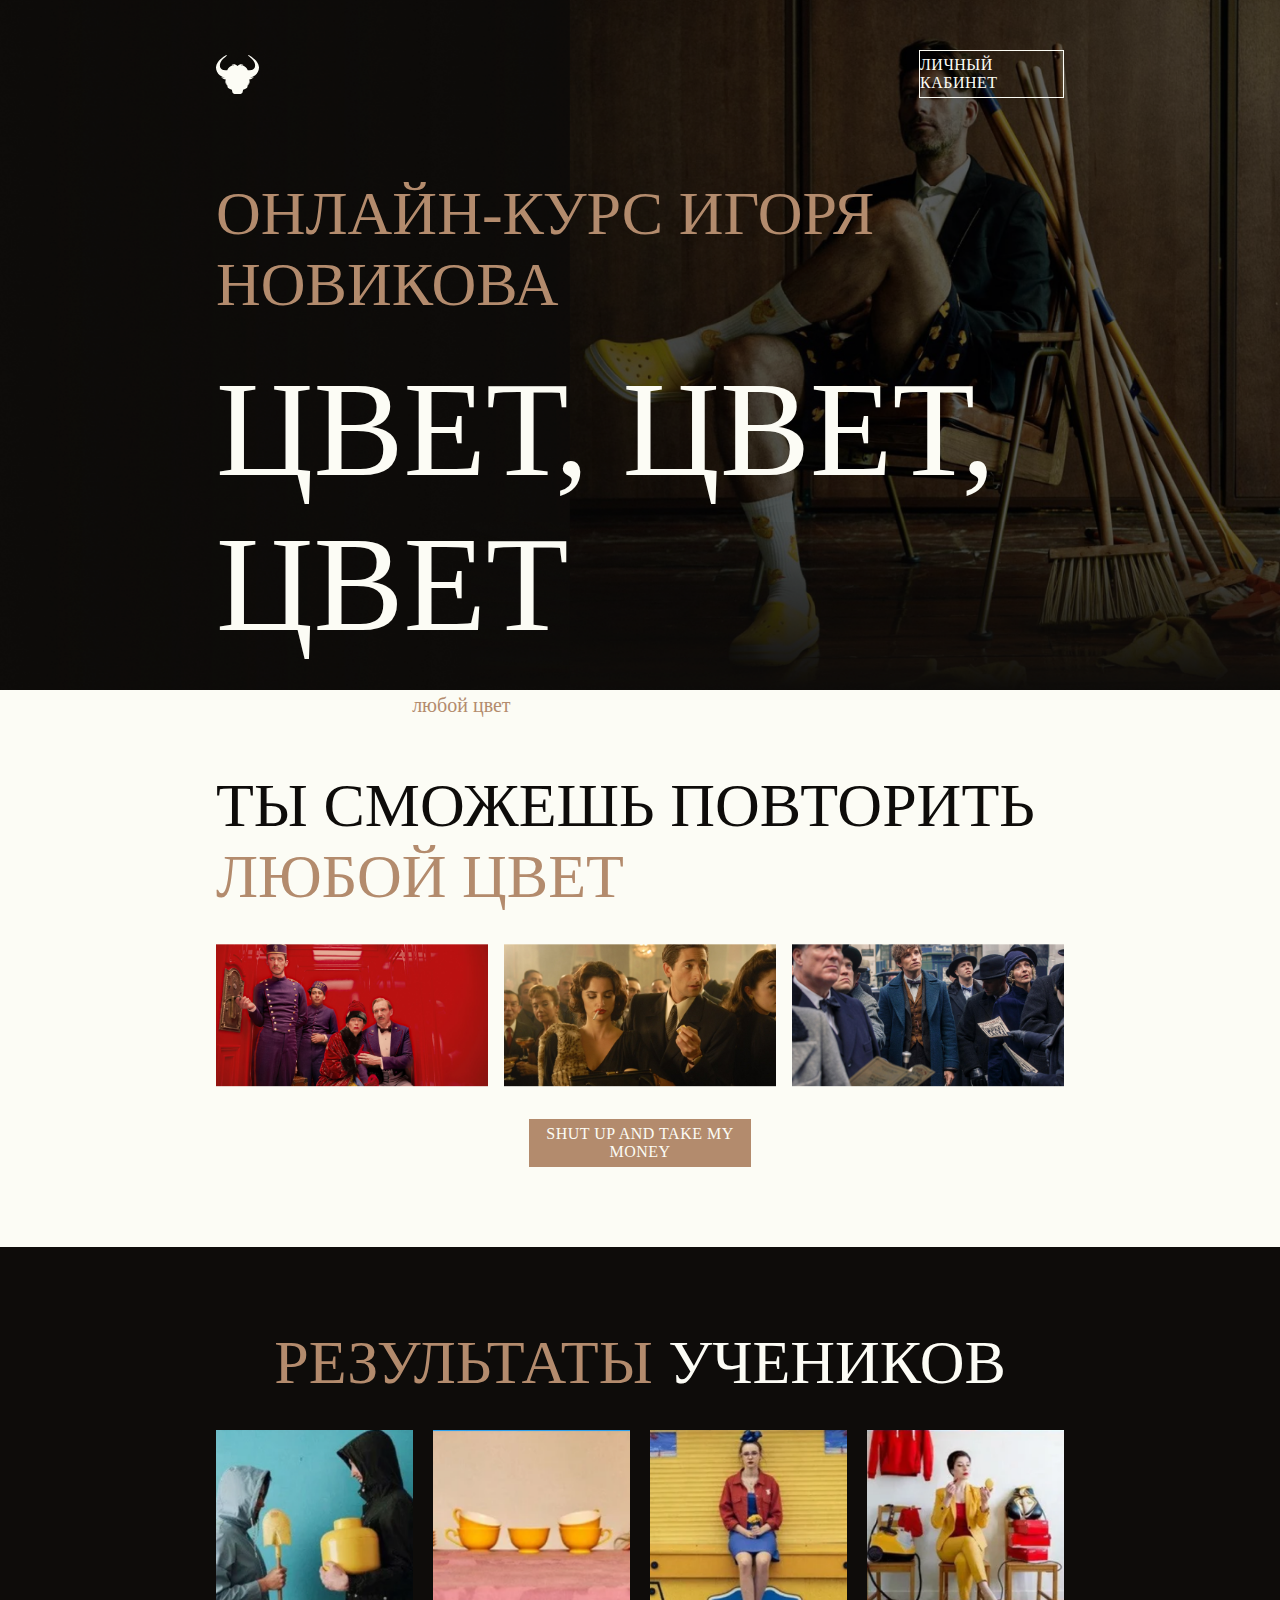
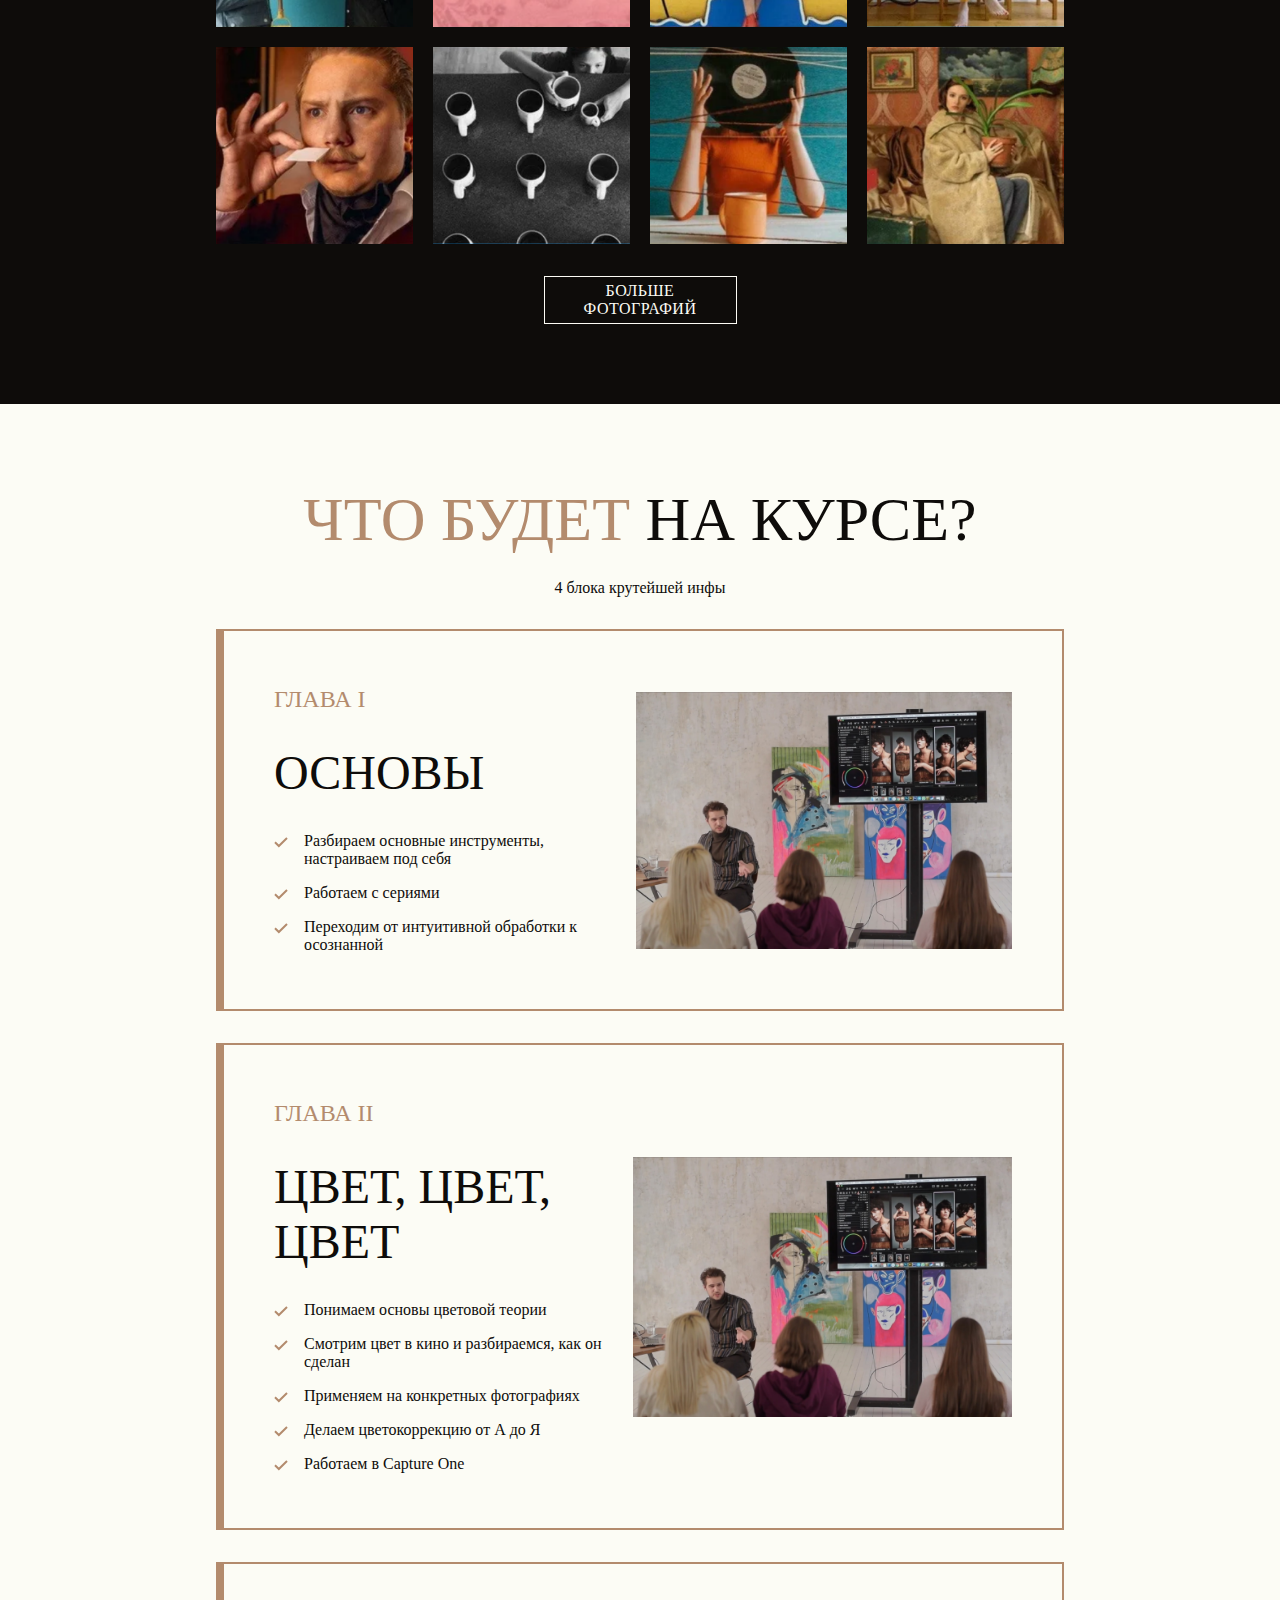
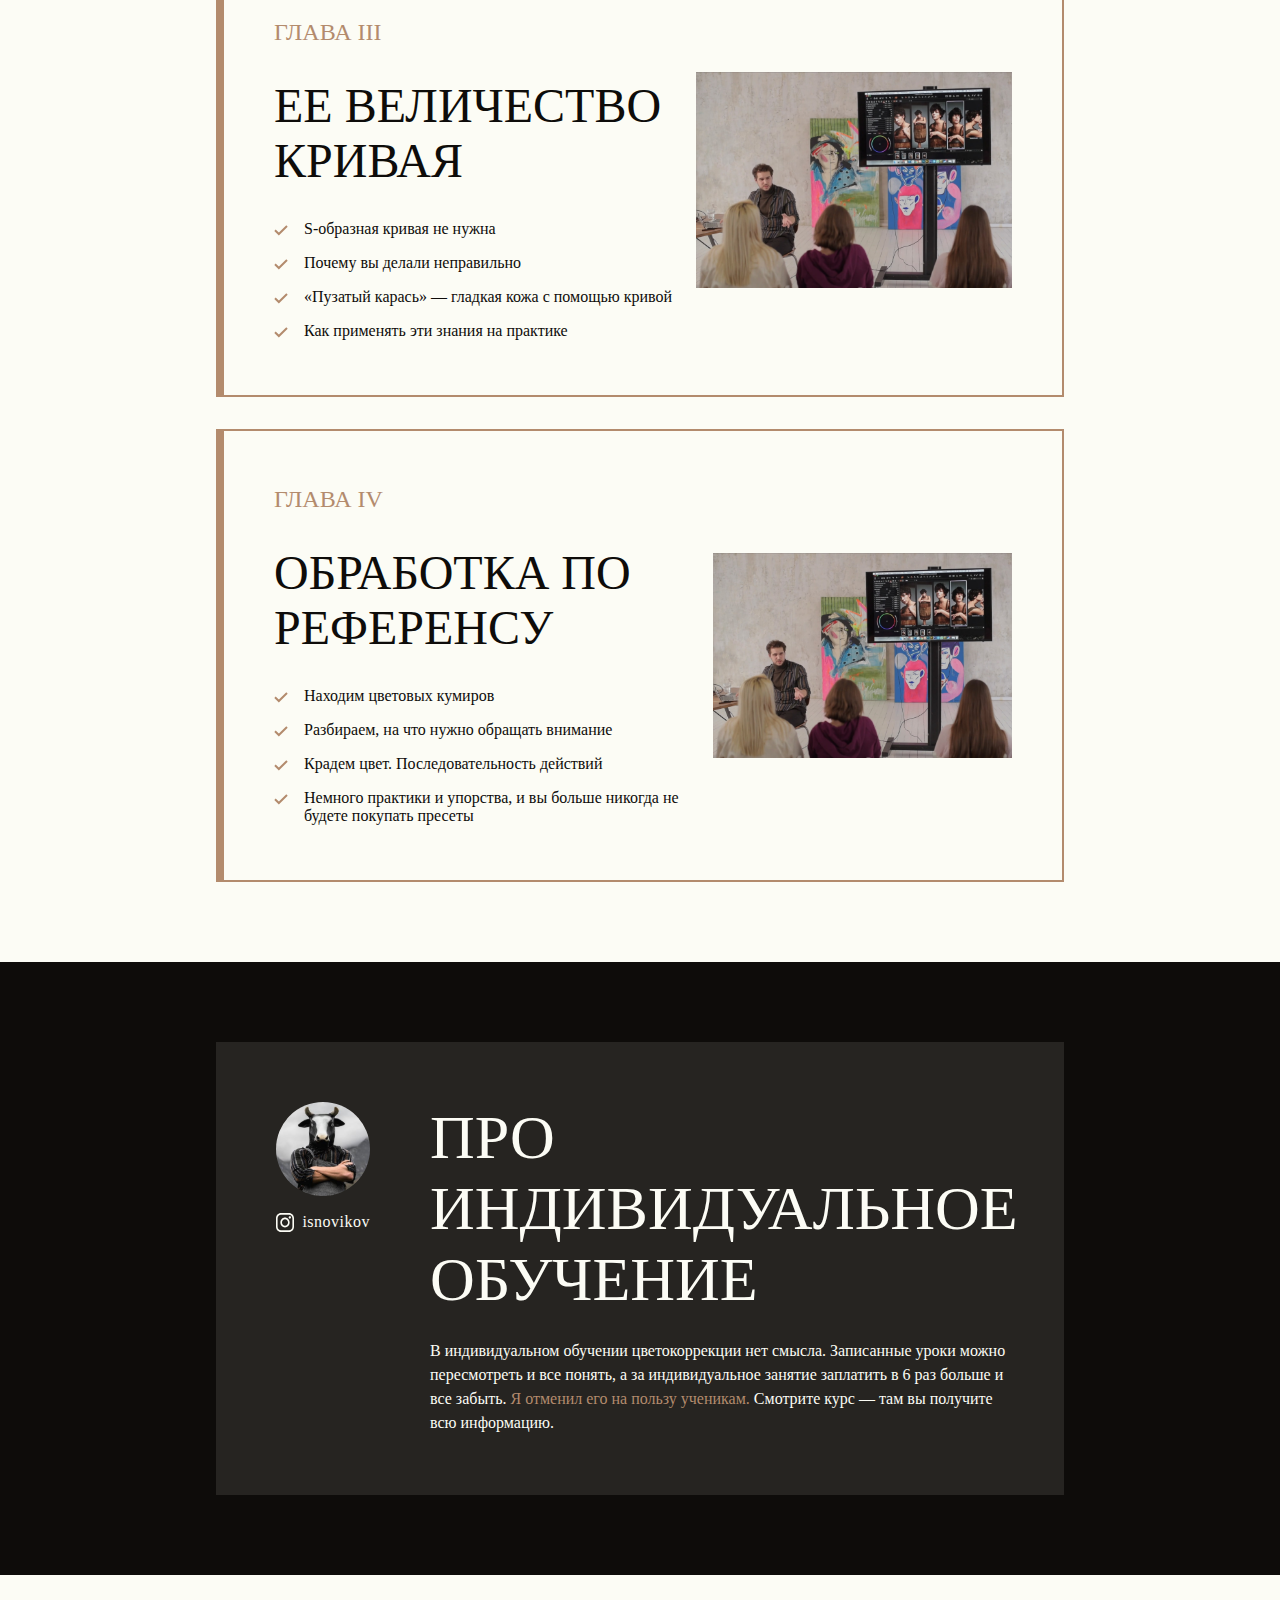
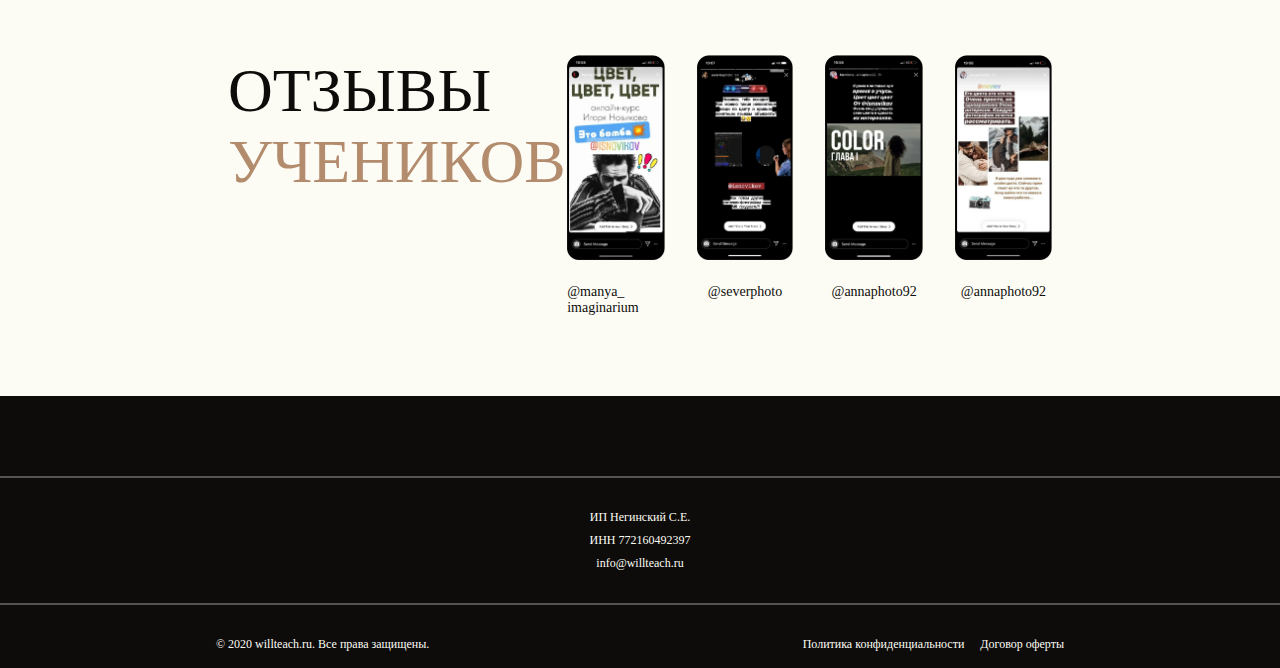
==== color.html @ ae2dc311 "Add files via upload" ====
<!DOCTYPE html>
<html lang="ru">
<head>
  <meta charset="UTF-8">
  <meta name="viewport" content="width=device-width, initial-scale=1.0">
  <title>Город фотографии</title>
  <link rel="icon" href="images/icon.ico">
  <link rel="icon" type="image/svg+xml" href="images/icon.svg">
  <link rel="apple-touch-icon" href="images/icon.png">
  <link rel="stylesheet" href="bootstrap.css">
  
  <link rel="stylesheet" href="https://cdnjs.cloudflare.com/ajax/libs/OwlCarousel2/2.3.4/assets/owl.carousel.min.css">
  <link rel="stylesheet" href="https://cdnjs.cloudflare.com/ajax/libs/OwlCarousel2/2.3.4/assets/owl.theme.default.min.css">
</head>
<style>
  @font-face {
    font-family: "Compact";
    src: url("fonts/CompactRegular.ttf");
    font-weight: 400;
    font-style: normal;
  }
  @font-face {
    font-family: "Prestige";
    src: url("fonts/Prestige.ttf");
    font-weight: 400;
    font-style: normal;
  }

  body {
    background-color: #0E0C0A;
    font-family: "Compact";
    line-height: normal;
    color: #FCFCF5;
  }

</style>
<body>
  <div class="container-fluid p-0">

    <div class="container-fluid p-0 container-color">
      <div class="container d-flex flex-column p-0">
        <div class="d-flex justify-content-between w-100 align-items-center">
          <a class="navbar-brand" href="index.html">
            <img src="images/icon-light.svg" alt="logo">
          </a>
          <a href="entrance.html" class="btn-custom fs-18 text-uppercase text-decoration-none" style="width: 145px;">Личный кабинет</a>
        </div>
        <div class="d-flex flex-column gap-5">
          <div class="fs-62 text-uppercase" style="color: #B38B6D;">Онлайн-курс Игоря Новикова</div>
          <div class="fs-135 text-uppercase">цвет, цвет, цвет</div>
          <div class="d-flex flex-column gap-2 fs-5" style="font-family: 'Prestige';">
            <div>- Поймешь, как делать <span style="color: #B38B6D;">любой цвет</span></div>
            <div>- В любой программе</div>
            <div>- На компьютере и в смартфоне</div>
            <div>- Сформируешь свой уникальный стиль</div>
          </div>
        </div>
      </div>
    </div>

    <div class="container-fluid container-padding" style="background-color: #FCFCF5;">
      <div class="container p-0 d-flex flex-column align-items-center gap-5">
        <div class="fs-62 text-uppercase" style="color: #0E0C0A;">ты сможешь повторить <span style="color: #B38B6D;">любой цвет</span></div>
        <div class="d-flex justify-content-between flex-row gap-3">
          <div>
            <img src="images/repeat1.png" alt="red color" style="width: 100%; height: 100%; object-fit: contain;">
          </div>
          <div>
            <img src="images/repeat2.png" alt="yellow color" style="width: 100%; height: 100%; object-fit: contain;">
          </div>
          <div>
            <img src="images/repeat3.png" alt="blue color" style="width: 100%; height: 100%; object-fit: contain;">
          </div>
        </div>
        <button type="button" class="btn-custom fs-18 text-uppercase" style="width: 222px; background-color: #B38B6D; border: none;">shut up and take my money</button>
      </div>
    </div>

    <div class="container container-grid p-0 d-flex flex-column align-items-center gap-5 mt-80">
      <div class="fs-62 text-uppercase"><span style="color: #B38B6D;">Результаты</span> учеников</div>
      <div class="d-flex flex-column" style="gap: 20px;">
        <div class="row flex-row" style="gap: 20px;">
          <div class="col">
            <img src="images/res1.png" alt="result image" style="width: 100%; height: 100%; object-fit: contain;">
          </div>
          <div class="col">
            <img src="images/res2.png" alt="result image" style="width: 100%; height: 100%; object-fit: contain;">
          </div>
          <div class="col">
            <img src="images/res3.png" alt="result image" style="width: 100%; height: 100%; object-fit: contain;">
          </div>
          <div class="col">
            <img src="images/res4.png" alt="result image" style="width: 100%; height: 100%; object-fit: contain;">
          </div>
        </div>
        <div class="row flex-row" style="gap: 20px;">
          <div class="col">
            <img src="images/res5.png" alt="result image" style="width: 100%; height: 100%; object-fit: contain;">
          </div>
          <div class="col">
            <img src="images/res6.png" alt="result image" style="width: 100%; height: 100%; object-fit: contain;">
          </div>
          <div class="col">
            <img src="images/res7.png" alt="result image" style="width: 100%; height: 100%; object-fit: contain;">
          </div>
          <div class="col">
            <img src="images/res8.png" alt="result image" style="width: 100%; height: 100%; object-fit: contain;">
          </div>
        </div>
      </div>
      <button type="button" class="btn-custom fs-18 text-uppercase">Больше фотографий</button>
    </div>

    <div class="container-fluid container-padding mt-80" style="background-color: #FCFCF5; color: #0E0C0A;">
      <div class="container p-0 d-flex flex-column gap-5">
        <div class="d-flex flex-column gap-4 align-items-center">
          <div class="fs-62 text-uppercase"><span style="color: #B38B6D;">что будет</span> на курсе?</div>
          <div class="fs-18" style="font-family: 'Prestige';">4 блока крутейшей инфы</div>
        </div>
        <div class="container-chapter">
          <div class="container p-0 d-flex flex-row justify-content-between" style="gap: 20px;">
            <div class="d-flex flex-column gap-5">
              <div class="fs-4 text-uppercase" style="color: #B38B6D;">глава I</div>
              <div class="fs-48 text-uppercase">Основы</div>
              <div class="d-flex flex-column gap-3">
                <div class="d-flex gap-3">
                  <div>
                    <img src="images/check.svg" alt="check">
                  </div>
                  <div class="fs-18" style="font-family: 'Prestige';">Разбираем основные инструменты, настраиваем под себя</div>
                </div>
                <div class="d-flex gap-3">
                  <div>
                    <img src="images/check.svg" alt="check">
                  </div>
                  <div class="fs-18" style="font-family: 'Prestige';">Работаем с сериями</div>
                </div>
                <div class="d-flex gap-3">
                  <div>
                    <img src="images/check.svg" alt="check">
                  </div>
                  <div class="fs-18" style="font-family: 'Prestige';">Переходим от интуитивной обработки к осознанной</div>
                </div>
              </div>
            </div>
            <div>
              <img src="images/course.png" alt="image course" style="width: 100%; height: 100%; object-fit: contain;">
            </div>
          </div>
        </div>
        <div class="container-chapter">
          <div class="container p-0 d-flex flex-row justify-content-between" style="gap: 20px;">
            <div class="d-flex flex-column gap-5">
              <div class="fs-4 text-uppercase" style="color: #B38B6D;">глава II</div>
              <div class="fs-48 text-uppercase">Цвет, цвет, цвет</div>
              <div class="d-flex flex-column gap-3">
                <div class="d-flex gap-3">
                  <div>
                    <img src="images/check.svg" alt="check">
                  </div>
                  <div class="fs-18" style="font-family: 'Prestige';">Понимаем основы цветовой теории</div>
                </div>
                <div class="d-flex gap-3">
                  <div>
                    <img src="images/check.svg" alt="check">
                  </div>
                  <div class="fs-18" style="font-family: 'Prestige';">Смотрим цвет в кино и разбираемся, как он сделан</div>
                </div>
                <div class="d-flex gap-3">
                  <div>
                    <img src="images/check.svg" alt="check">
                  </div>
                  <div class="fs-18" style="font-family: 'Prestige';">Применяем на конкретных фотографиях</div>
                </div>
                <div class="d-flex gap-3">
                  <div>
                    <img src="images/check.svg" alt="check">
                  </div>
                  <div class="fs-18" style="font-family: 'Prestige';">Делаем цветокоррекцию от А до Я</div>
                </div>
                <div class="d-flex gap-3">
                  <div>
                    <img src="images/check.svg" alt="check">
                  </div>
                  <div class="fs-18" style="font-family: 'Prestige';">Работаем в Capture One</div>
                </div>
              </div>
            </div>
            <div>
              <img src="images/course.png" alt="image course" style="width: 100%; height: 100%; object-fit: contain;">
            </div>
          </div>
        </div>
        <div class="container-chapter">
          <div class="container p-0 d-flex flex-row justify-content-between" style="gap: 20px;">
            <div class="d-flex flex-column gap-5">
              <div class="fs-4 text-uppercase" style="color: #B38B6D;">глава III</div>
              <div class="fs-48 text-uppercase">Ее величество кривая</div>
              <div class="d-flex flex-column gap-3">
                <div class="d-flex gap-3">
                  <div>
                    <img src="images/check.svg" alt="check">
                  </div>
                  <div class="fs-18" style="font-family: 'Prestige';">S-образная кривая не нужна</div>
                </div>
                <div class="d-flex gap-3">
                  <div>
                    <img src="images/check.svg" alt="check">
                  </div>
                  <div class="fs-18" style="font-family: 'Prestige';">Почему вы делали неправильно</div>
                </div>
                <div class="d-flex gap-3">
                  <div>
                    <img src="images/check.svg" alt="check">
                  </div>
                  <div class="fs-18" style="font-family: 'Prestige';">«Пузатый карась» — гладкая кожа с помощью кривой</div>
                </div>
                <div class="d-flex gap-3">
                  <div>
                    <img src="images/check.svg" alt="check">
                  </div>
                  <div class="fs-18" style="font-family: 'Prestige';">Как применять эти знания на практике</div>
                </div>
              </div>
            </div>
            <div>
              <img src="images/course.png" alt="image course" style="width: 100%; height: 100%; object-fit: contain;">
            </div>
          </div>
        </div>
        <div class="container-chapter">
          <div class="container p-0 d-flex flex-row justify-content-between" style="gap: 20px;">
            <div class="d-flex flex-column gap-5">
              <div class="fs-4 text-uppercase" style="color: #B38B6D;">глава IV</div>
              <div class="fs-48 text-uppercase">обработка по референсу</div>
              <div class="d-flex flex-column gap-3">
                <div class="d-flex gap-3">
                  <div>
                    <img src="images/check.svg" alt="check">
                  </div>
                  <div class="fs-18" style="font-family: 'Prestige';">Находим цветовых кумиров</div>
                </div>
                <div class="d-flex gap-3">
                  <div>
                    <img src="images/check.svg" alt="check">
                  </div>
                  <div class="fs-18" style="font-family: 'Prestige';">Разбираем, на что нужно обращать внимание</div>
                </div>
                <div class="d-flex gap-3">
                  <div>
                    <img src="images/check.svg" alt="check">
                  </div>
                  <div class="fs-18" style="font-family: 'Prestige';">Крадем цвет. Последовательность действий</div>
                </div>
                <div class="d-flex gap-3">
                  <div>
                    <img src="images/check.svg" alt="check">
                  </div>
                  <div class="fs-18" style="font-family: 'Prestige';">Немного практики и упорства, и вы больше никогда не будете покупать пресеты</div>
                </div>
              </div>
            </div>
            <div>
              <img src="images/course.png" alt="image course" style="width: 100%; height: 100%; object-fit: contain;">
            </div>
          </div>
        </div>
      </div>
    </div>

    <div class="container container-grey mt-80" style="background-color: #262421;">
      <div class="d-flex flex-row justify-content-between gap-60">
        <div class="d-flex flex-column gap-3 align-items-center">
          <div>
            <img src="images/person.svg" alt="person" style="width: 94px;">
          </div>
          <div class="d-flex gap-2 align-items-center">
            <div>
              <img src="images/inst-light.svg" alt="instagram" style="width: 100%; height: 100%; object-fit: contain;">
            </div>
            <div class="fs-18" style="letter-spacing: 0.5px;">isnovikov </div>
          </div>
        </div>
        <div class="d-flex flex-column gap-4">
          <div class="fs-62 text-uppercase">про Индивидуальное обучение</div>
          <div class="fs-18" style="font-family: 'Prestige'; line-height: 24px;">В индивидуальном обучении цветокоррекции нет смысла. Записанные уроки можно пересмотреть и все понять, а за индивидуальное занятие заплатить в 6 раз больше и все забыть. <span style="color: #B38B6D;">Я отменил его на пользу ученикам.</span> Смотрите курс — там вы получите всю информацию.</div>
        </div>
      </div>
    </div>

    <div class="container-fluid container-padding mt-80" style="background-color: #FCFCF5; color: #0E0C0A;">
      <div class="container d-flex flex-row">
        <div class="fs-62 text-uppercase">Отзывы <span style="color: #B38B6D;">учеников</span></div>
        <div class="d-flex flex-row gap-5">
          <div class="d-flex flex-column align-items-center gap-4">
            <div>
              <img src="images/feedback1.png" alt="reedback image" style="width: 100%; height: 100%; object-fit: contain;">
            </div>
            <div class="fs-6" style="font-family: 'Prestige';">@manya_ imaginarium</div>
          </div>
          <div class="d-flex flex-column align-items-center gap-4">
            <div>
              <img src="images/feedback2.png" alt="reedback image" style="width: 100%; height: 100%; object-fit: contain;">
            </div>
            <div class="fs-6" style="font-family: 'Prestige';">@severphoto</div>
          </div>
          <div class="d-flex flex-column align-items-center gap-4">
            <div>
              <img src="images/feedback3.png" alt="reedback image" style="width: 100%; height: 100%; object-fit: contain;">
            </div>
            <div class="fs-6" style="font-family: 'Prestige';">@annaphoto92</div>
          </div>
          <div class="d-flex flex-column align-items-center gap-4">
            <div>
              <img src="images/feedback4.png" alt="reedback image" style="width: 100%; height: 100%; object-fit: contain;">
            </div>
            <div class="fs-6" style="font-family: 'Prestige';">@annaphoto92</div>
          </div>
        </div>
      </div>
    </div>

    <footer class="container-fluid mt-80 d-flex flex-column gap-5" style="padding: 0 0 16px;">
      <div class="w-100" style="height: 0px; opacity: 0.30; border: 1px #FCFCF5 solid"></div>
      <div class="d-flex flex-column gap-2 fs-12 align-items-center" style="font-family: 'Prestige';">
        <div>ИП Негинский С.Е.</div>
        <div>ИНН 772160492397</div>
        <div>info@willteach.ru</div>
      </div>
      <div class="w-100" style="height: 0px; opacity: 0.30; border: 1px #FCFCF5 solid"></div>
      <div class="container p-0 d-flex justify-content-between fs-12" style="font-family: 'Prestige';">
        <div>© 2020 willteach.ru. Все права защищены.</div>
        <div class="d-flex gap-3">
          <div> Политика конфиденциальности</div>
          <div>Договор оферты</div>
        </div>
      </div>
    </footer>

  </div>
  <script src="https://cdn.jsdelivr.net/npm/bootstrap@5.3.0/dist/js/bootstrap.bundle.min.js"></script>
</body>
</html>
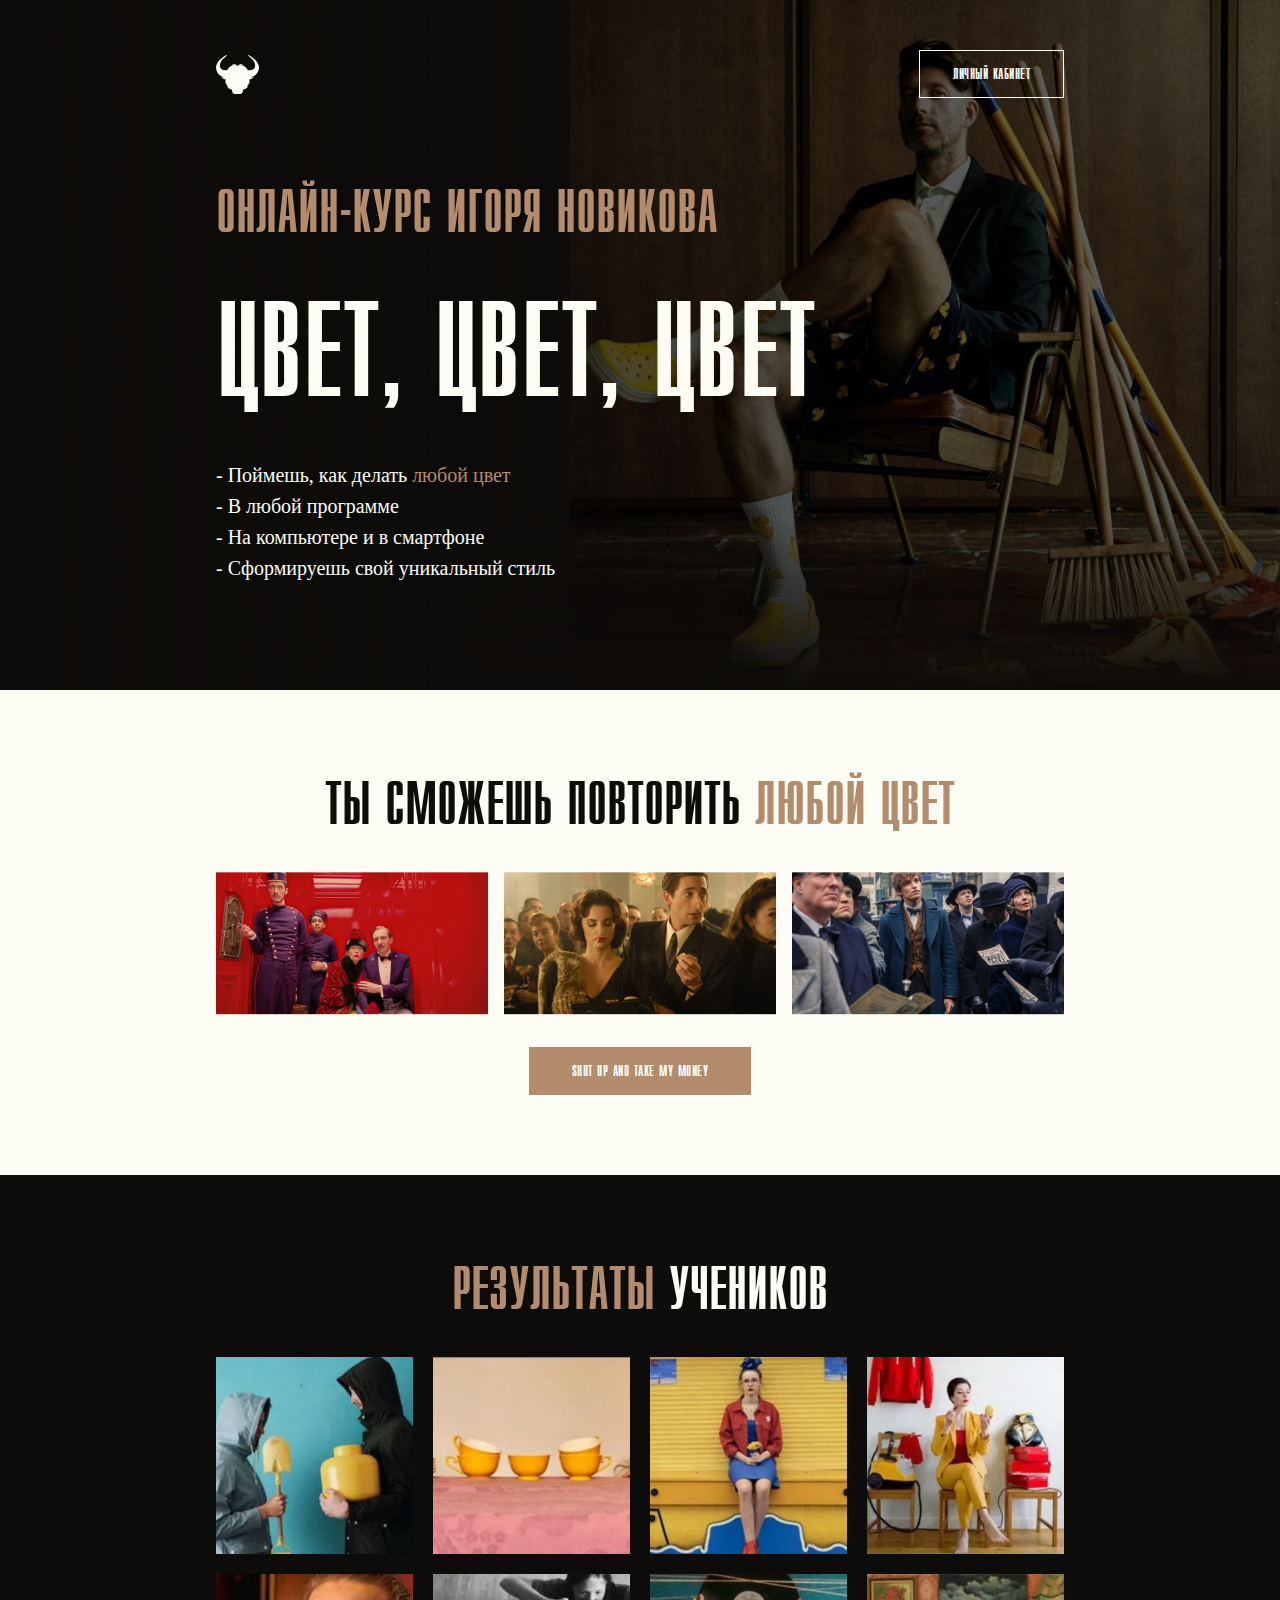
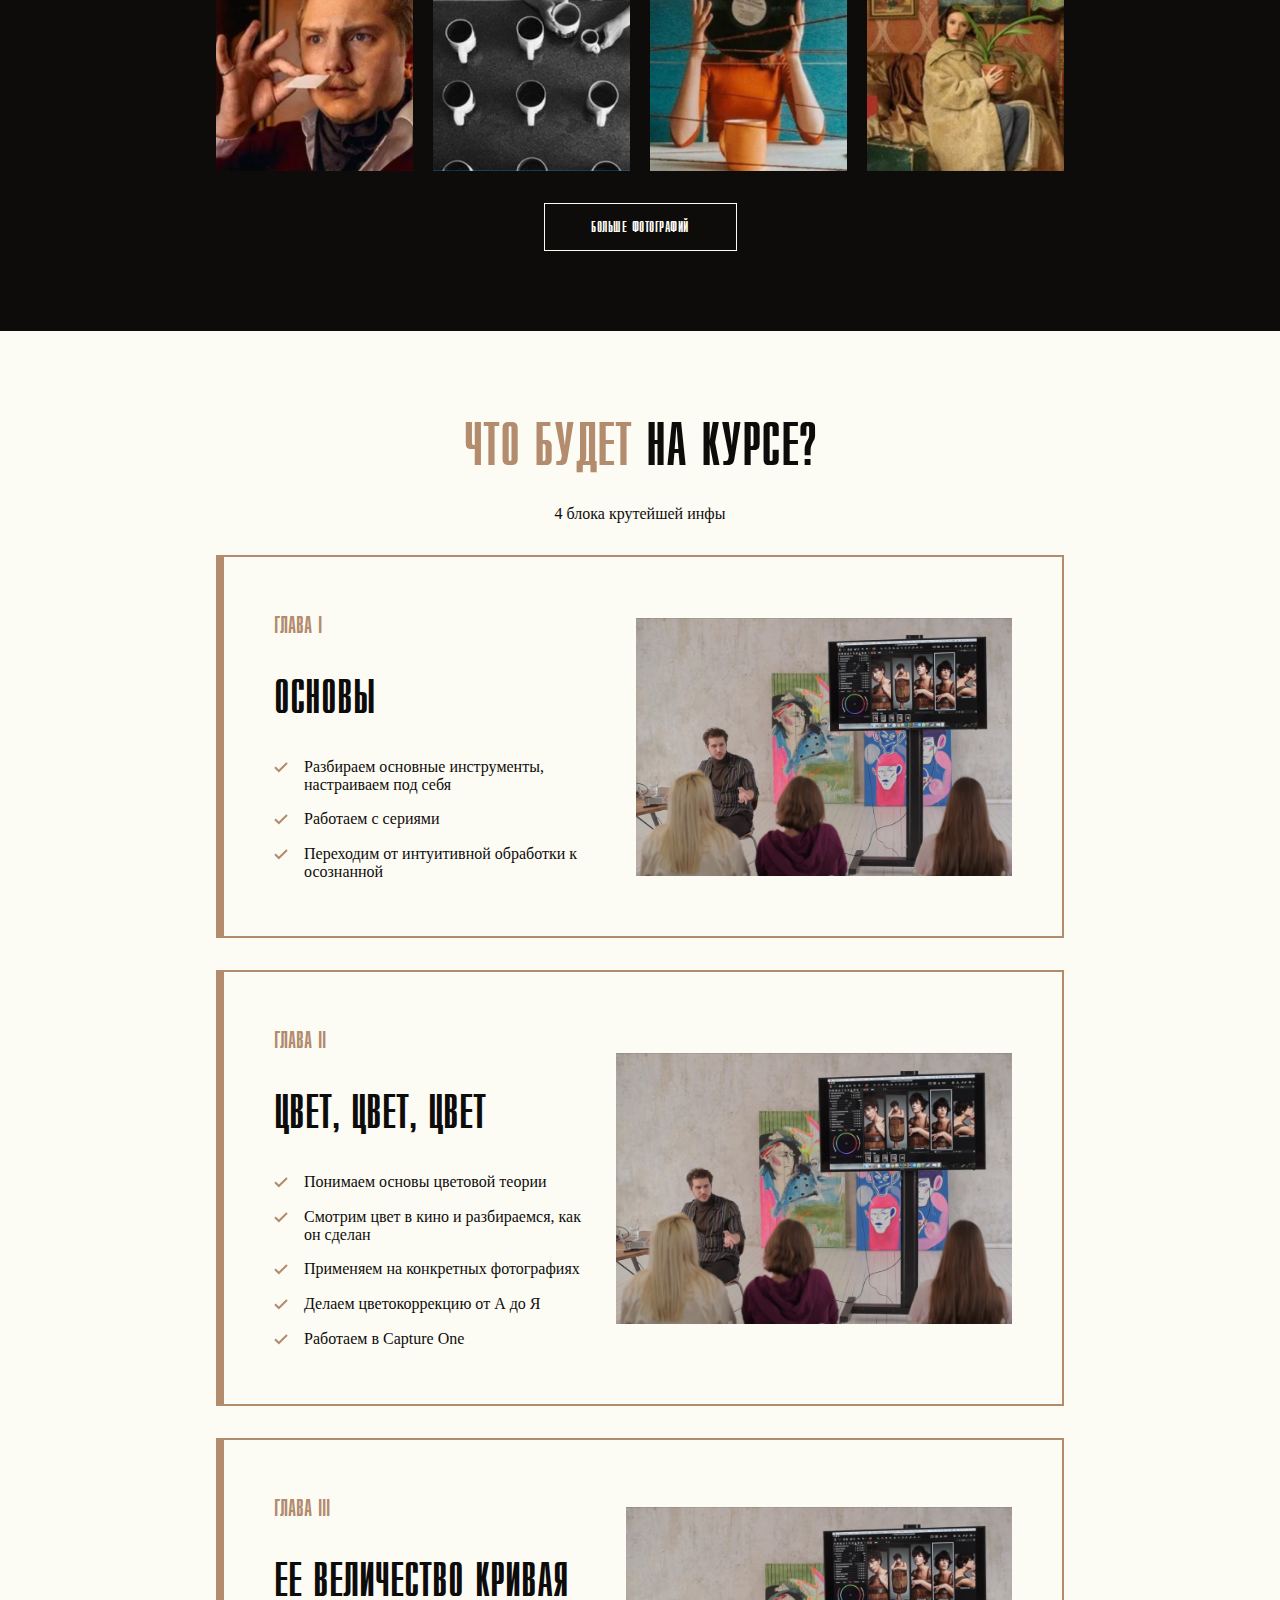
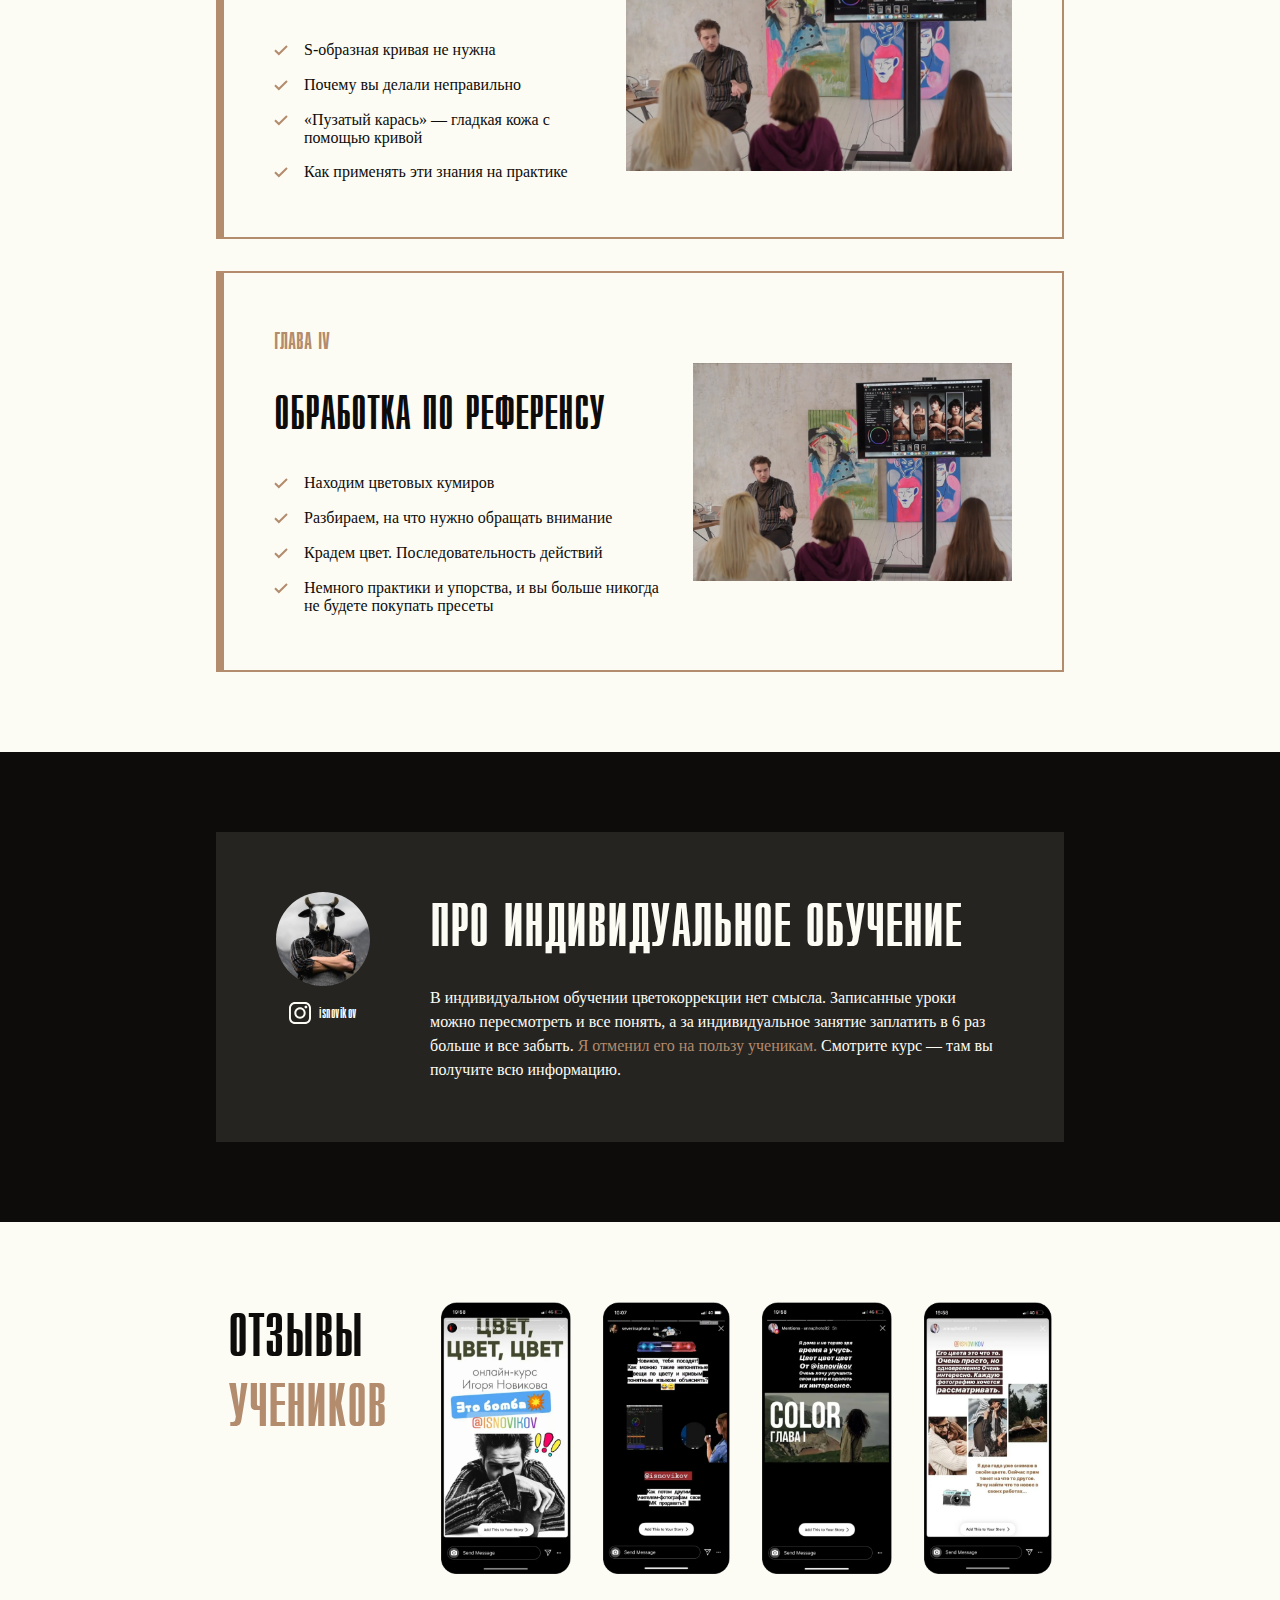
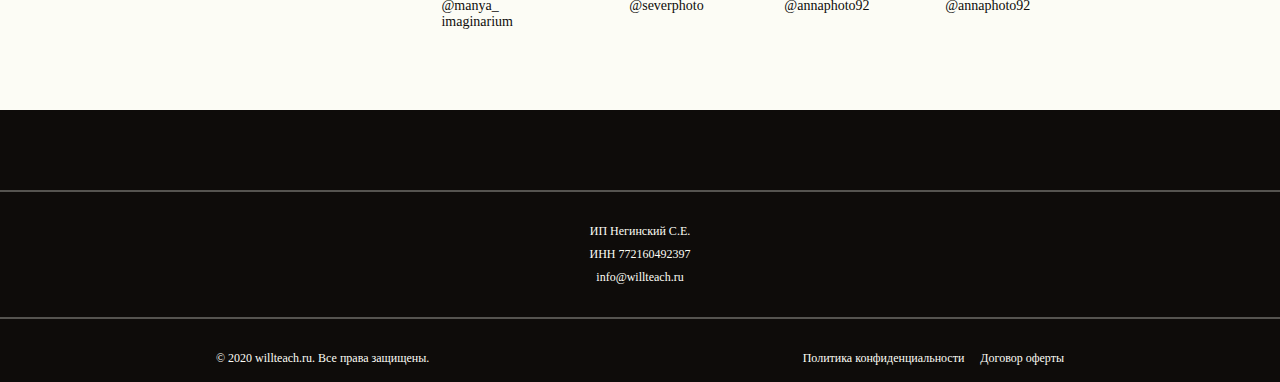
==== commit 66449ad2: "Add files via upload" ====
--- a/color.html
+++ b/color.html
@@ -15,13 +15,13 @@
 <style>
   @font-face {
     font-family: "Compact";
-    src: url("fonts/CompactRegular.ttf");
+    src: url('fonts/compactc.ttf');
     font-weight: 400;
     font-style: normal;
   }
   @font-face {
     font-family: "Prestige";
-    src: url("fonts/Prestige.ttf");
+    src: url('fonts/prestige.ttf');
     font-weight: 400;
     font-style: normal;
   }
@@ -120,26 +120,26 @@
         <div class="container-chapter">
           <div class="container p-0 d-flex flex-row justify-content-between" style="gap: 20px;">
             <div class="d-flex flex-column gap-5">
-              <div class="fs-4 text-uppercase" style="color: #B38B6D;">глава I</div>
-              <div class="fs-48 text-uppercase">Основы</div>
+              <div class="fs-4 text-uppercase text-start" style="color: #B38B6D;">глава I</div>
+              <div class="fs-48 text-uppercase text-start">Основы</div>
               <div class="d-flex flex-column gap-3">
                 <div class="d-flex gap-3">
                   <div>
                     <img src="images/check.svg" alt="check">
                   </div>
-                  <div class="fs-18" style="font-family: 'Prestige';">Разбираем основные инструменты, настраиваем под себя</div>
-                </div>
-                <div class="d-flex gap-3">
-                  <div>
-                    <img src="images/check.svg" alt="check">
-                  </div>
-                  <div class="fs-18" style="font-family: 'Prestige';">Работаем с сериями</div>
-                </div>
-                <div class="d-flex gap-3">
-                  <div>
-                    <img src="images/check.svg" alt="check">
-                  </div>
-                  <div class="fs-18" style="font-family: 'Prestige';">Переходим от интуитивной обработки к осознанной</div>
+                  <div class="fs-18 text-start" style="font-family: 'Prestige';">Разбираем основные инструменты, настраиваем под себя</div>
+                </div>
+                <div class="d-flex gap-3">
+                  <div>
+                    <img src="images/check.svg" alt="check">
+                  </div>
+                  <div class="fs-18 text-start" style="font-family: 'Prestige';">Работаем с сериями</div>
+                </div>
+                <div class="d-flex gap-3">
+                  <div>
+                    <img src="images/check.svg" alt="check">
+                  </div>
+                  <div class="fs-18 text-start" style="font-family: 'Prestige';">Переходим от интуитивной обработки к осознанной</div>
                 </div>
               </div>
             </div>
@@ -151,38 +151,38 @@
         <div class="container-chapter">
           <div class="container p-0 d-flex flex-row justify-content-between" style="gap: 20px;">
             <div class="d-flex flex-column gap-5">
-              <div class="fs-4 text-uppercase" style="color: #B38B6D;">глава II</div>
-              <div class="fs-48 text-uppercase">Цвет, цвет, цвет</div>
+              <div class="fs-4 text-uppercase text-start" style="color: #B38B6D;">глава II</div>
+              <div class="fs-48 text-uppercase text-start">Цвет, цвет, цвет</div>
               <div class="d-flex flex-column gap-3">
                 <div class="d-flex gap-3">
                   <div>
                     <img src="images/check.svg" alt="check">
                   </div>
-                  <div class="fs-18" style="font-family: 'Prestige';">Понимаем основы цветовой теории</div>
-                </div>
-                <div class="d-flex gap-3">
-                  <div>
-                    <img src="images/check.svg" alt="check">
-                  </div>
-                  <div class="fs-18" style="font-family: 'Prestige';">Смотрим цвет в кино и разбираемся, как он сделан</div>
-                </div>
-                <div class="d-flex gap-3">
-                  <div>
-                    <img src="images/check.svg" alt="check">
-                  </div>
-                  <div class="fs-18" style="font-family: 'Prestige';">Применяем на конкретных фотографиях</div>
-                </div>
-                <div class="d-flex gap-3">
-                  <div>
-                    <img src="images/check.svg" alt="check">
-                  </div>
-                  <div class="fs-18" style="font-family: 'Prestige';">Делаем цветокоррекцию от А до Я</div>
-                </div>
-                <div class="d-flex gap-3">
-                  <div>
-                    <img src="images/check.svg" alt="check">
-                  </div>
-                  <div class="fs-18" style="font-family: 'Prestige';">Работаем в Capture One</div>
+                  <div class="fs-18 text-start" style="font-family: 'Prestige';">Понимаем основы цветовой теории</div>
+                </div>
+                <div class="d-flex gap-3">
+                  <div>
+                    <img src="images/check.svg" alt="check">
+                  </div>
+                  <div class="fs-18 text-start" style="font-family: 'Prestige';">Смотрим цвет в кино и разбираемся, как он сделан</div>
+                </div>
+                <div class="d-flex gap-3">
+                  <div>
+                    <img src="images/check.svg" alt="check">
+                  </div>
+                  <div class="fs-18 text-start" style="font-family: 'Prestige';">Применяем на конкретных фотографиях</div>
+                </div>
+                <div class="d-flex gap-3">
+                  <div>
+                    <img src="images/check.svg" alt="check">
+                  </div>
+                  <div class="fs-18 text-start" style="font-family: 'Prestige';">Делаем цветокоррекцию от А до Я</div>
+                </div>
+                <div class="d-flex gap-3">
+                  <div>
+                    <img src="images/check.svg" alt="check">
+                  </div>
+                  <div class="fs-18 text-start" style="font-family: 'Prestige';">Работаем в Capture One</div>
                 </div>
               </div>
             </div>
@@ -194,32 +194,32 @@
         <div class="container-chapter">
           <div class="container p-0 d-flex flex-row justify-content-between" style="gap: 20px;">
             <div class="d-flex flex-column gap-5">
-              <div class="fs-4 text-uppercase" style="color: #B38B6D;">глава III</div>
-              <div class="fs-48 text-uppercase">Ее величество кривая</div>
+              <div class="fs-4 text-uppercase text-start" style="color: #B38B6D;">глава III</div>
+              <div class="fs-48 text-uppercase text-start">Ее величество кривая</div>
               <div class="d-flex flex-column gap-3">
                 <div class="d-flex gap-3">
                   <div>
                     <img src="images/check.svg" alt="check">
                   </div>
-                  <div class="fs-18" style="font-family: 'Prestige';">S-образная кривая не нужна</div>
-                </div>
-                <div class="d-flex gap-3">
-                  <div>
-                    <img src="images/check.svg" alt="check">
-                  </div>
-                  <div class="fs-18" style="font-family: 'Prestige';">Почему вы делали неправильно</div>
-                </div>
-                <div class="d-flex gap-3">
-                  <div>
-                    <img src="images/check.svg" alt="check">
-                  </div>
-                  <div class="fs-18" style="font-family: 'Prestige';">«Пузатый карась» — гладкая кожа с помощью кривой</div>
-                </div>
-                <div class="d-flex gap-3">
-                  <div>
-                    <img src="images/check.svg" alt="check">
-                  </div>
-                  <div class="fs-18" style="font-family: 'Prestige';">Как применять эти знания на практике</div>
+                  <div class="fs-18 text-start" style="font-family: 'Prestige';">S-образная кривая не нужна</div>
+                </div>
+                <div class="d-flex gap-3">
+                  <div>
+                    <img src="images/check.svg" alt="check">
+                  </div>
+                  <div class="fs-18 text-start" style="font-family: 'Prestige';">Почему вы делали неправильно</div>
+                </div>
+                <div class="d-flex gap-3">
+                  <div>
+                    <img src="images/check.svg" alt="check">
+                  </div>
+                  <div class="fs-18 text-start" style="font-family: 'Prestige';">«Пузатый карась» — гладкая кожа с помощью кривой</div>
+                </div>
+                <div class="d-flex gap-3">
+                  <div>
+                    <img src="images/check.svg" alt="check">
+                  </div>
+                  <div class="fs-18 text-start" style="font-family: 'Prestige';">Как применять эти знания на практике</div>
                 </div>
               </div>
             </div>
@@ -231,32 +231,32 @@
         <div class="container-chapter">
           <div class="container p-0 d-flex flex-row justify-content-between" style="gap: 20px;">
             <div class="d-flex flex-column gap-5">
-              <div class="fs-4 text-uppercase" style="color: #B38B6D;">глава IV</div>
-              <div class="fs-48 text-uppercase">обработка по референсу</div>
+              <div class="fs-4 text-uppercase text-start" style="color: #B38B6D;">глава IV</div>
+              <div class="fs-48 text-uppercase text-start">обработка по референсу</div>
               <div class="d-flex flex-column gap-3">
                 <div class="d-flex gap-3">
                   <div>
                     <img src="images/check.svg" alt="check">
                   </div>
-                  <div class="fs-18" style="font-family: 'Prestige';">Находим цветовых кумиров</div>
-                </div>
-                <div class="d-flex gap-3">
-                  <div>
-                    <img src="images/check.svg" alt="check">
-                  </div>
-                  <div class="fs-18" style="font-family: 'Prestige';">Разбираем, на что нужно обращать внимание</div>
-                </div>
-                <div class="d-flex gap-3">
-                  <div>
-                    <img src="images/check.svg" alt="check">
-                  </div>
-                  <div class="fs-18" style="font-family: 'Prestige';">Крадем цвет. Последовательность действий</div>
-                </div>
-                <div class="d-flex gap-3">
-                  <div>
-                    <img src="images/check.svg" alt="check">
-                  </div>
-                  <div class="fs-18" style="font-family: 'Prestige';">Немного практики и упорства, и вы больше никогда не будете покупать пресеты</div>
+                  <div class="fs-18 text-start" style="font-family: 'Prestige';">Находим цветовых кумиров</div>
+                </div>
+                <div class="d-flex gap-3">
+                  <div>
+                    <img src="images/check.svg" alt="check">
+                  </div>
+                  <div class="fs-18 text-start" style="font-family: 'Prestige';">Разбираем, на что нужно обращать внимание</div>
+                </div>
+                <div class="d-flex gap-3">
+                  <div>
+                    <img src="images/check.svg" alt="check">
+                  </div>
+                  <div class="fs-18 text-start" style="font-family: 'Prestige';">Крадем цвет. Последовательность действий</div>
+                </div>
+                <div class="d-flex gap-3">
+                  <div>
+                    <img src="images/check.svg" alt="check">
+                  </div>
+                  <div class="fs-18 text-start" style="font-family: 'Prestige';">Немного практики и упорства, и вы больше никогда не будете покупать пресеты</div>
                 </div>
               </div>
             </div>
